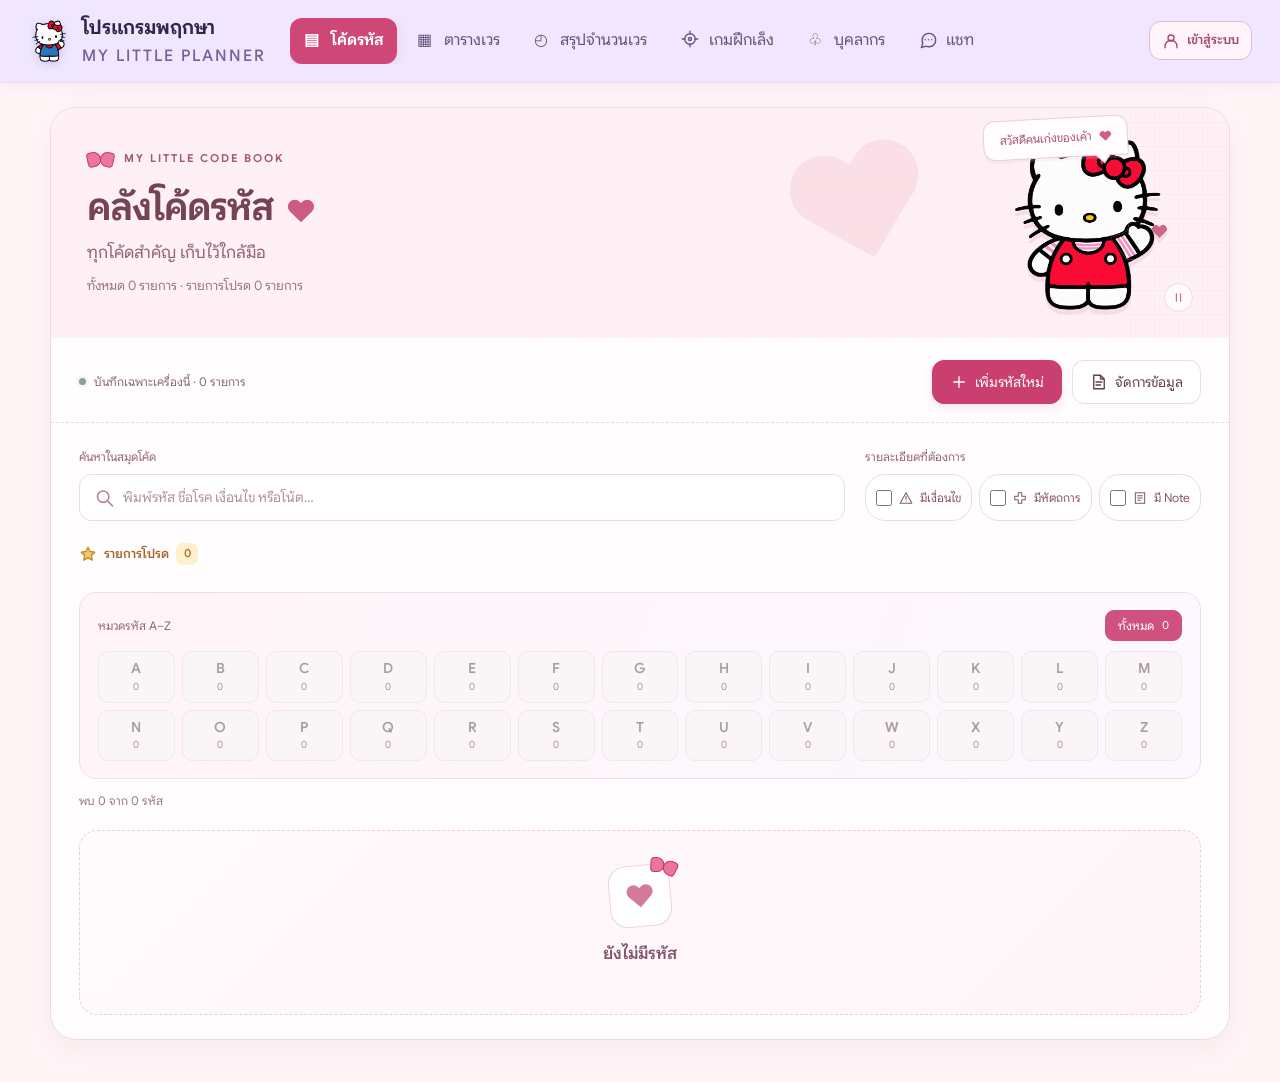
==== ShiftPlanner-Source/ShiftPlanner-Standalone.html @ c12027f3 "Add Pruksa Aim Club with grid and reflex training games" ====
<!doctype html>
<html lang="th"><head><meta charset="utf-8"><meta name="viewport" content="width=device-width,initial-scale=1"><title>โปรแกรมอเนกประสงค์พฤกษา</title>
<style>
/* Bundled Google Sans and Noto Sans Thai.
Copyright 2022 The Google Sans Flex Project Authors (github.com/googlefonts/googlesans-flex)

This Font Software is licensed under the SIL Open Font License, Version 1.1.
This license is copied below, and is also available with a FAQ at:
https://openfontlicense.org


-----------------------------------------------------------
SIL OPEN FONT LICENSE Version 1.1 - 26 February 2007
-----------------------------------------------------------

PREAMBLE
The goals of the Open Font License (OFL) are to stimulate worldwide
development of collaborative font projects, to support the font creation
efforts of academic and linguistic communities, and to provide a free and
open framework in which fonts may be shared and improved in partnership
with others.

The OFL allows the licensed fonts to be used, studied, modified and
redistributed freely as long as they are not sold by themselves. The
fonts, including any derivative works, can be bundled, embedded, 
redistributed and/or sold with any software provided that any reserved
names are not used by derivative works. The fonts and derivatives,
however, cannot be released under any other type of license. The
requirement for fonts to remain under this license does not apply
to any document created using the fonts or their derivatives.

DEFINITIONS
"Font Software" refers to the set of files released by the Copyright
Holder(s) under this license and clearly marked as such. This may
include source files, build scripts and documentation.

"Reserved Font Name" refers to any names specified as such after the
copyright statement(s).

"Original Version" refers to the collection of Font Software components as
distributed by the Copyright Holder(s).

"Modified Version" refers to any derivative made by adding to, deleting,
or substituting -- in part or in whole -- any of the components of the
Original Version, by changing formats or by porting the Font Software to a
new environment.

"Author" refers to any designer, engineer, programmer, technical
writer or other person who contributed to the Font Software.

PERMISSION & CONDITIONS
Permission is hereby granted, free of charge, to any person obtaining
a copy of the Font Software, to use, study, copy, merge, embed, modify,
redistribute, and sell modified and unmodified copies of the Font
Software, subject to the following conditions:

1) Neither the Font Software nor any of its individual components,
in Original or Modified Versions, may be sold by itself.

2) Original or Modified Versions of the Font Software may be bundled,
redistributed and/or sold with any software, provided that each copy
contains the above copyright notice and this license. These can be
included either as stand-alone text files, human-readable headers or
in the appropriate machine-readable metadata fields within text or
binary files as long as those fields can be easily viewed by the user.

3) No Modified Version of the Font Software may use the Reserved Font
Name(s) unless explicit written permission is granted by the corresponding
Copyright Holder. This restriction only applies to the primary font name as
presented to the users.

4) The name(s) of the Copyright Holder(s) or the Author(s) of the Font
Software shall not be used to promote, endorse or advertise any
Modified Version, except to acknowledge the contribution(s) of the
Copyright Holder(s) and the Author(s) or with their explicit written
permission.

5) The Font Software, modified or unmodified, in part or in whole,
must be distributed entirely under this license, and must not be
distributed under any other license. The requirement for fonts to
remain under this license does not apply to any document created
using the Font Software.

TERMINATION
This license becomes null and void if any of the above conditions are
not met.

DISCLAIMER
THE FONT SOFTWARE IS PROVIDED "AS IS", WITHOUT WARRANTY OF ANY KIND,
EXPRESS OR IMPLIED, INCLUDING BUT NOT LIMITED TO ANY WARRANTIES OF
MERCHANTABILITY, FITNESS FOR A PARTICULAR PURPOSE AND NONINFRINGEMENT
OF COPYRIGHT, PATENT, TRADEMARK, OR OTHER RIGHT. IN NO EVENT SHALL THE
COPYRIGHT HOLDER BE LIABLE FOR ANY CLAIM, DAMAGES OR OTHER LIABILITY,
INCLUDING ANY GENERAL, SPECIAL, INDIRECT, INCIDENTAL, OR CONSEQUENTIAL
DAMAGES, WHETHER IN AN ACTION OF CONTRACT, TORT OR OTHERWISE, ARISING
FROM, OUT OF THE USE OR INABILITY TO USE THE FONT SOFTWARE OR FROM
OTHER DEALINGS IN THE FONT SOFTWARE.

Copyright 2022 The Noto Project Authors (https://github.com/notofonts/thai)

This Font Software is licensed under the SIL Open Font License, Version 1.1.
This license is copied below, and is also available with a FAQ at:
https://scripts.sil.org/OFL


-----------------------------------------------------------
SIL OPEN FONT LICENSE Version 1.1 - 26 February 2007
-----------------------------------------------------------

PREAMBLE
The goals of the Open Font License (OFL) are to stimulate worldwide
development of collaborative font projects, to support the font creation
efforts of academic and linguistic communities, and to provide a free and
open framework in which fonts may be shared and improved in partnership
with others.

The OFL allows the licensed fonts to be used, studied, modified and
redistributed freely as long as they are not sold by themselves. The
fonts, including any derivative works, can be bundled, embedded, 
redistributed and/or sold with any software provided that any reserved
names are not used by derivative works. The fonts and derivatives,
however, cannot be released under any other type of license. The
requirement for fonts to remain under this license does not apply
to any document created using the fonts or their derivatives.

DEFINITIONS
"Font Software" refers to the set of files released by the Copyright
Holder(s) under this license and clearly marked as such. This may
include source files, build scripts and documentation.

"Reserved Font Name" refers to any names specified as such after the
copyright statement(s).

"Original Version" refers to the collection of Font Software components as
distributed by the Copyright Holder(s).

"Modified Version" refers to any derivative made by adding to, deleting,
or substituting -- in part or in whole -- any of the components of the
Original Version, by changing formats or by porting the Font Software to a
new environment.

"Author" refers to any designer, engineer, programmer, technical
writer or other person who contributed to the Font Software.

PERMISSION & CONDITIONS
Permission is hereby granted, free of charge, to any person obtaining
a copy of the Font Software, to use, study, copy, merge, embed, modify,
redistribute, and sell modified and unmodified copies of the Font
Software, subject to the following conditions:

1) Neither the Font Software nor any of its individual components,
in Original or Modified Versions, may be sold by itself.

2) Original or Modified Versions of the Font Software may be bundled,
redistributed and/or sold with any software, provided that each copy
contains the above copyright notice and this license. These can be
included either as stand-alone text files, human-readable headers or
in the appropriate machine-readable metadata fields within text or
binary files as long as those fields can be easily viewed by the user.

3) No Modified Version of the Font Software may use the Reserved Font
Name(s) unless explicit written permission is granted by the corresponding
Copyright Holder. This restriction only applies to the primary font name as
presented to the users.

4) The name(s) of the Copyright Holder(s) or the Author(s) of the Font
Software shall not be used to promote, endorse or advertise any
Modified Version, except to acknowledge the contribution(s) of the
Copyright Holder(s) and the Author(s) or with their explicit written
permission.

5) The Font Software, modified or unmodified, in part or in whole,
must be distributed entirely under this license, and must not be
distributed under any other license. The requirement for fonts to
remain under this license does not apply to any document created
using the Font Software.

TERMINATION
This license becomes null and void if any of the above conditions are
not met.

DISCLAIMER
THE FONT SOFTWARE IS PROVIDED "AS IS", WITHOUT WARRANTY OF ANY KIND,
EXPRESS OR IMPLIED, INCLUDING BUT NOT LIMITED TO ANY WARRANTIES OF
MERCHANTABILITY, FITNESS FOR A PARTICULAR PURPOSE AND NONINFRINGEMENT
OF COPYRIGHT, PATENT, TRADEMARK, OR OTHER RIGHT. IN NO EVENT SHALL THE
COPYRIGHT HOLDER BE LIABLE FOR ANY CLAIM, DAMAGES OR OTHER LIABILITY,
INCLUDING ANY GENERAL, SPECIAL, INDIRECT, INCIDENTAL, OR CONSEQUENTIAL
DAMAGES, WHETHER IN AN ACTION OF CONTRACT, TORT OR OTHERWISE, ARISING
FROM, OUT OF THE USE OR INABILITY TO USE THE FONT SOFTWARE OR FROM
OTHER DEALINGS IN THE FONT SOFTWARE.

*/
@font-face {
  font-family: 'Google Sans';
  font-style: normal;
  font-weight: 400;
  font-display: swap;
  src: url([data-uri]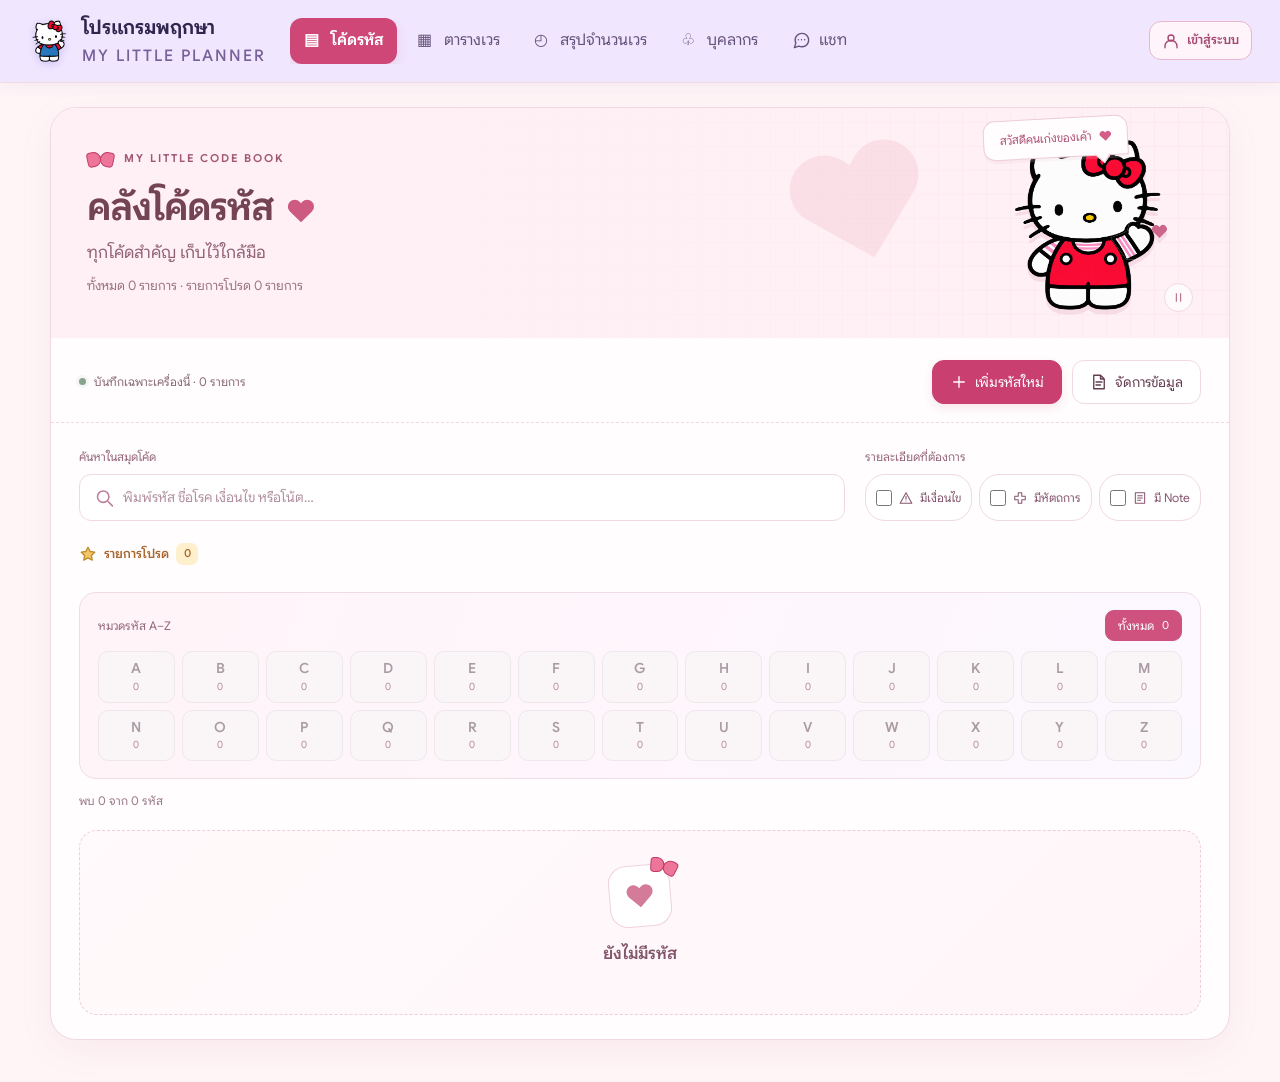
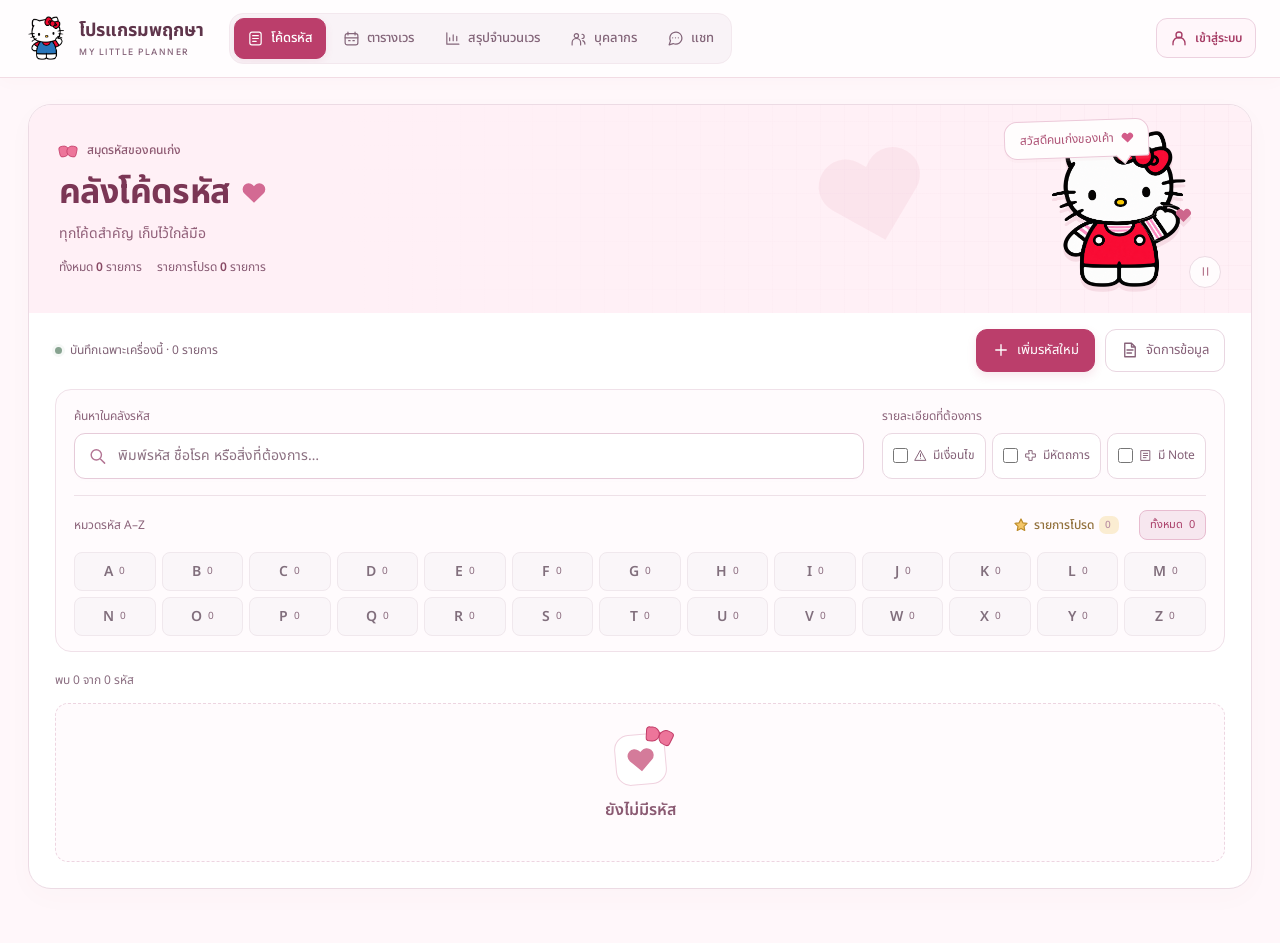
